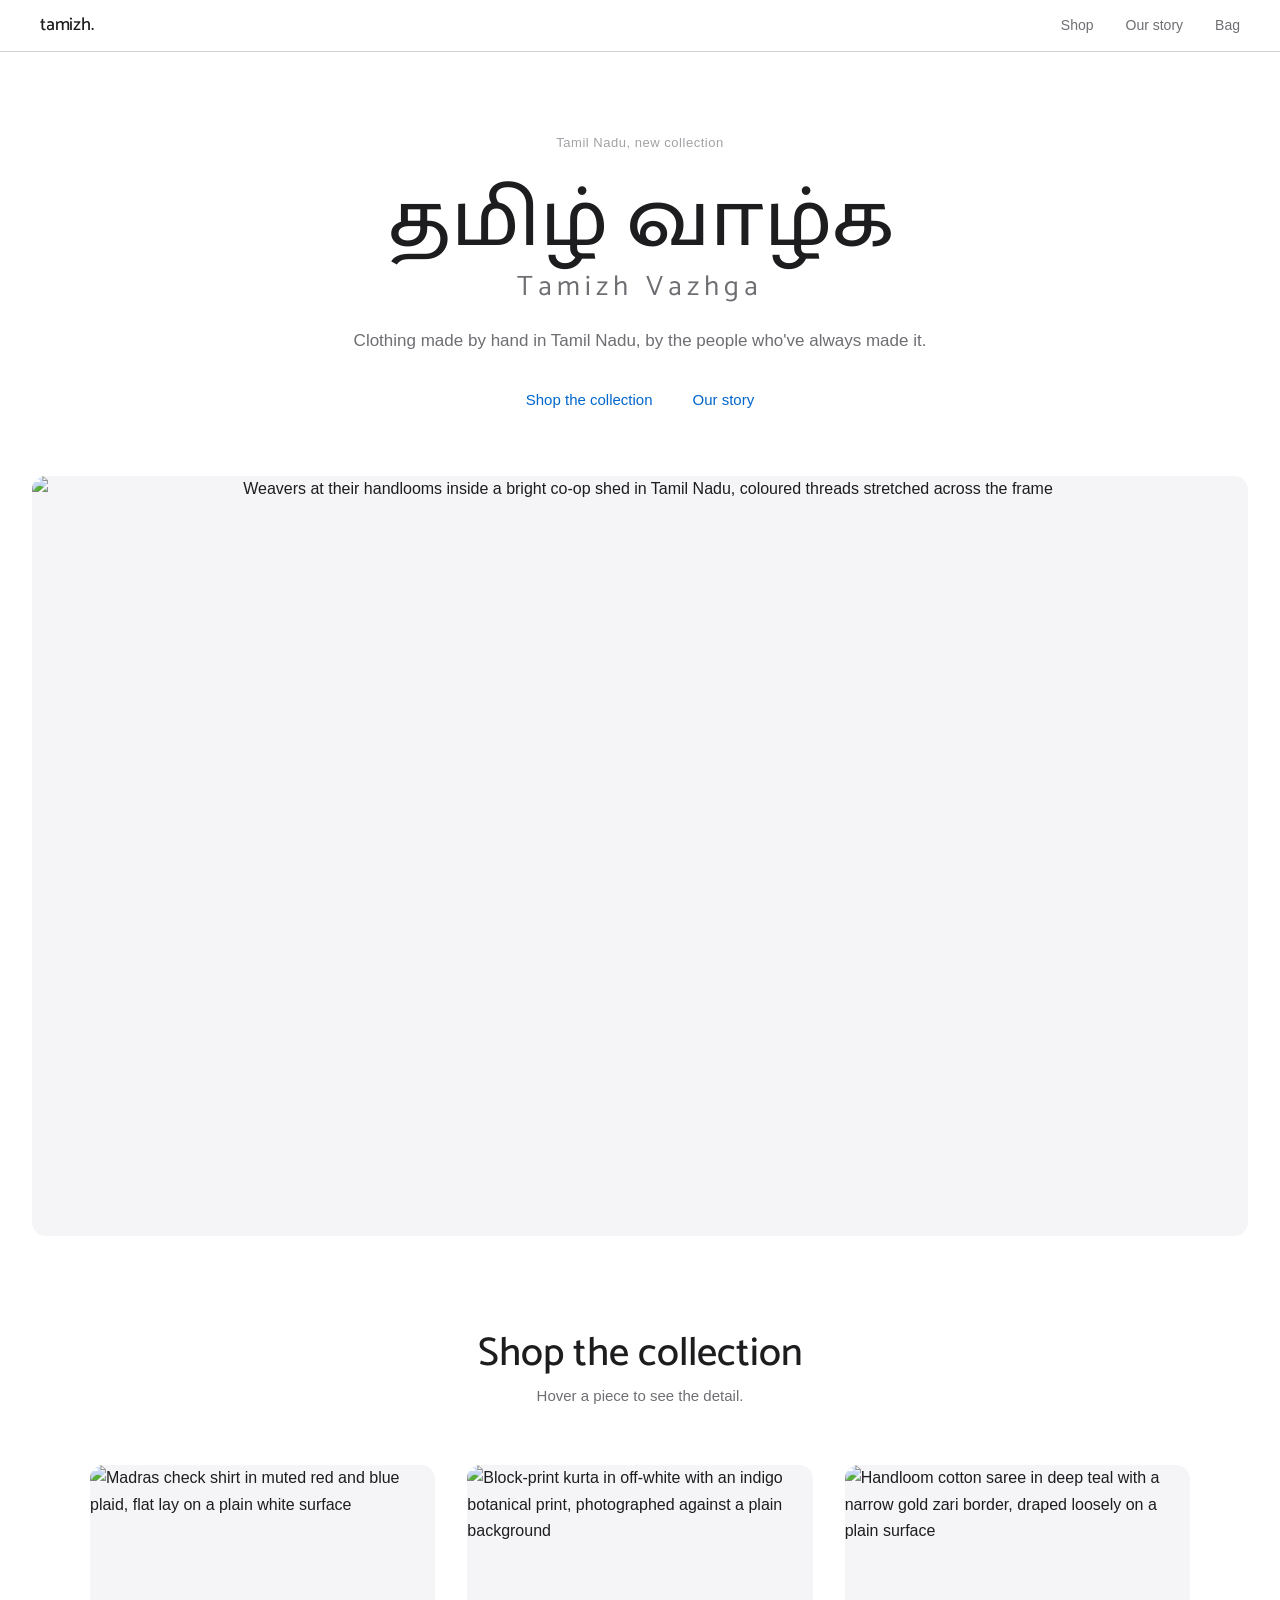
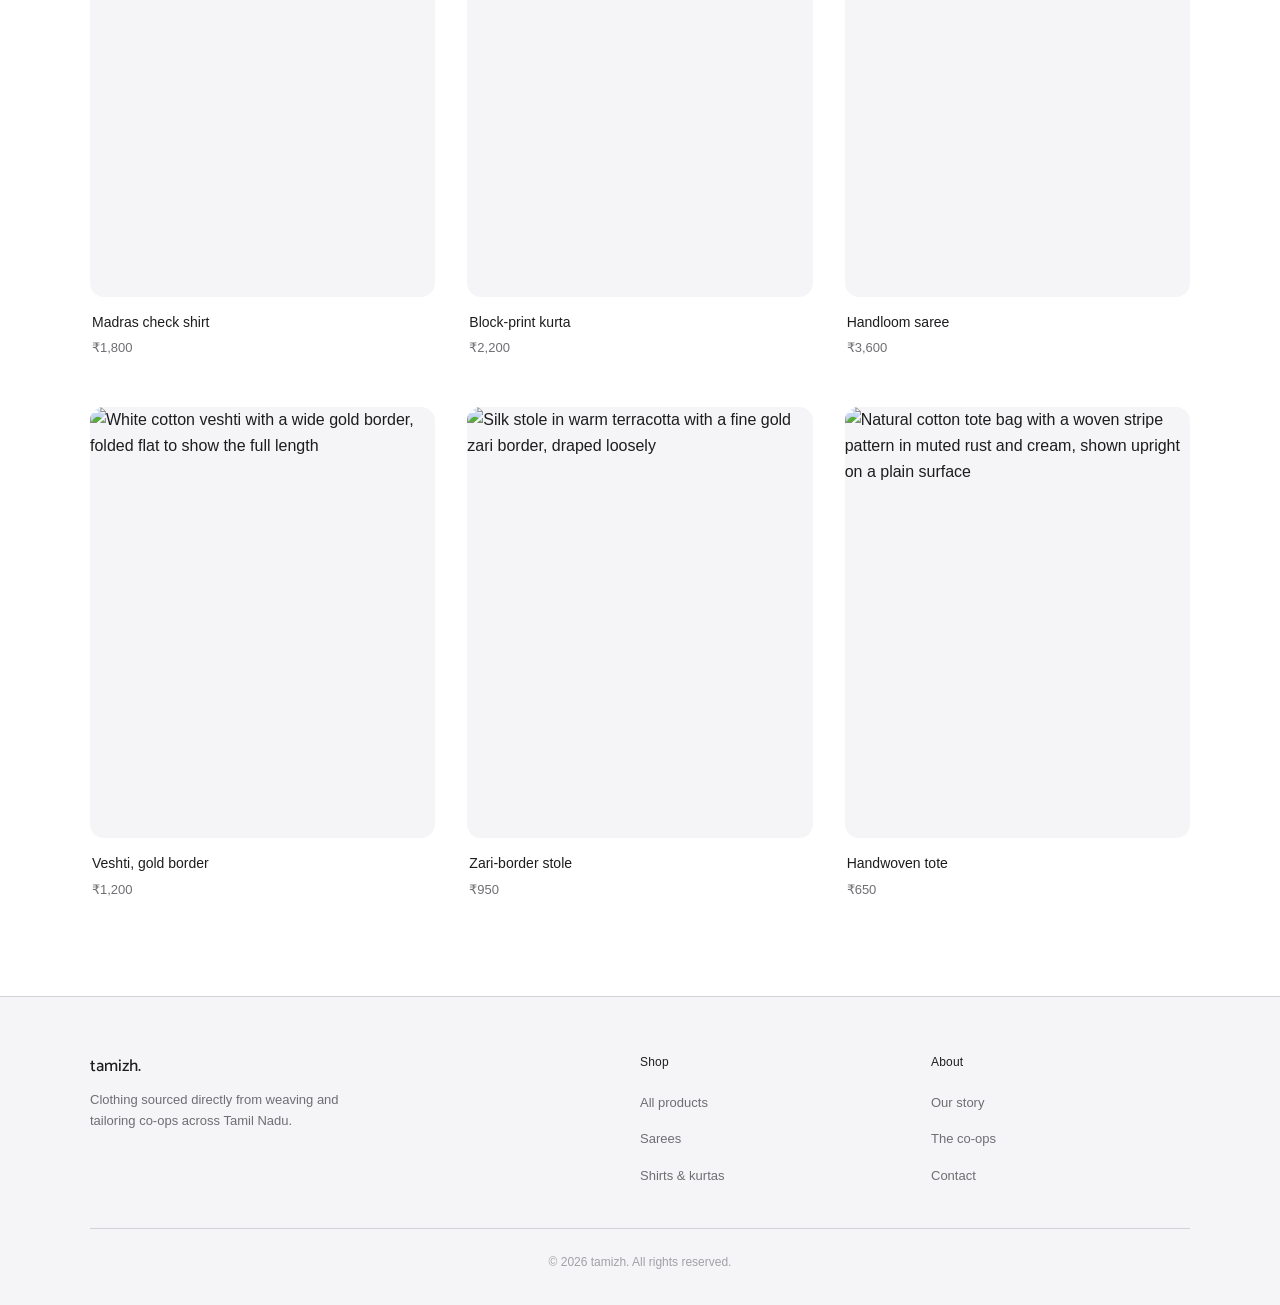
==== index.html @ 37c6efe6 "Add home page: bilingual hero, product grid with 3-D flip cards" ====
<!DOCTYPE html>
<html lang="en">
<head>
  <meta charset="UTF-8">
  <meta name="viewport" content="width=device-width, initial-scale=1.0">
  <meta name="description" content="tamizh. — clothing made by hand in Tamil Nadu, sourced directly from weaving and tailoring co-ops.">
  <title>tamizh. — Clothing from Tamil Nadu</title>
  <link rel="preconnect" href="https://fonts.googleapis.com">
  <link rel="preconnect" href="https://fonts.gstatic.com" crossorigin>
  <link href="https://fonts.googleapis.com/css2?family=Catamaran:wght@400;500&display=swap" rel="stylesheet">
  <link rel="stylesheet" href="styles.css">
</head>
<body>

  <!-- ============ Navigation ============ -->
  <nav class="nav" aria-label="Main navigation">
    <a href="index.html" class="nav-wordmark">tamizh.</a>
    <ul class="nav-links" role="list">
      <li><a href="#shop">Shop</a></li>
      <li><a href="our-story.html">Our story</a></li>
      <li><a href="#bag">Bag</a></li>
    </ul>
  </nav>

  <main>

    <!-- ============ Hero ============ -->
    <header class="hero">
      <p class="hero-eyebrow">Tamil Nadu, new collection</p>

      <h1 class="hero-headline">
        <span class="line-tamil" lang="ta">தமிழ் வாழ்க</span>
        <span class="line-english" lang="en">Tamizh Vazhga</span>
      </h1>

      <p class="hero-subhead">
        Clothing made by hand in Tamil Nadu, by the people who've always made it.
      </p>

      <div class="hero-ctas">
        <a href="#shop">Shop the collection</a>
        <a href="our-story.html">Our story</a>
      </div>

      <div class="hero-image-wrap">
        <img
          src="images/hero-home.jpg"
          alt="Weavers at their handlooms inside a bright co-op shed in Tamil Nadu, coloured threads stretched across the frame"
          width="2400"
          height="1500">
      </div>
    </header>

    <!-- ============ Shop ============ -->
    <section class="shop" id="shop" aria-labelledby="shop-heading">
      <div class="section-header">
        <h2 class="section-title" id="shop-heading">Shop the collection</h2>
        <p class="section-subtitle">Hover a piece to see the detail.</p>
      </div>

      <div class="product-grid">

        <!-- Madras check shirt -->
        <article class="product-card" tabindex="0">
          <div class="card-flip">
            <div class="card-inner">
              <div class="card-face front">
                <img
                  src="images/product-shirt.jpg"
                  alt="Madras check shirt in muted red and blue plaid, flat lay on a plain white surface"
                  width="1200"
                  height="1500"
                  loading="lazy">
              </div>
              <div class="card-face back">
                <img
                  src="images/product-shirt-detail.jpg"
                  alt="Close-up of the Madras check shirt weave, showing fine individual threads and the hand-woven texture"
                  width="1200"
                  height="1500"
                  loading="lazy">
              </div>
            </div>
          </div>
          <div class="card-meta">
            <p class="card-name">Madras check shirt</p>
            <p class="card-price">₹1,800</p>
          </div>
        </article>

        <!-- Block-print kurta -->
        <article class="product-card" tabindex="0">
          <div class="card-flip">
            <div class="card-inner">
              <div class="card-face front">
                <img
                  src="images/product-kurta.jpg"
                  alt="Block-print kurta in off-white with an indigo botanical print, photographed against a plain background"
                  width="1200"
                  height="1500"
                  loading="lazy">
              </div>
              <div class="card-face back">
                <img
                  src="images/product-kurta-detail.jpg"
                  alt="Close-up of the block-print kurta fabric, showing the hand-stamped indigo print and cotton weave"
                  width="1200"
                  height="1500"
                  loading="lazy">
              </div>
            </div>
          </div>
          <div class="card-meta">
            <p class="card-name">Block-print kurta</p>
            <p class="card-price">₹2,200</p>
          </div>
        </article>

        <!-- Handloom saree -->
        <article class="product-card" tabindex="0">
          <div class="card-flip">
            <div class="card-inner">
              <div class="card-face front">
                <img
                  src="images/product-saree.jpg"
                  alt="Handloom cotton saree in deep teal with a narrow gold zari border, draped loosely on a plain surface"
                  width="1200"
                  height="1500"
                  loading="lazy">
              </div>
              <div class="card-face back">
                <img
                  src="images/product-saree-detail.jpg"
                  alt="Close-up of the handloom saree fabric showing the zari border and fine woven cotton body"
                  width="1200"
                  height="1500"
                  loading="lazy">
              </div>
            </div>
          </div>
          <div class="card-meta">
            <p class="card-name">Handloom saree</p>
            <p class="card-price">₹3,600</p>
          </div>
        </article>

        <!-- Veshti -->
        <article class="product-card" tabindex="0">
          <div class="card-flip">
            <div class="card-inner">
              <div class="card-face front">
                <img
                  src="images/product-veshti.jpg"
                  alt="White cotton veshti with a wide gold border, folded flat to show the full length"
                  width="1200"
                  height="1500"
                  loading="lazy">
              </div>
              <div class="card-face back">
                <img
                  src="images/product-veshti-detail.jpg"
                  alt="Close-up of the veshti's gold zari border where it meets the white cotton body, showing the weave structure"
                  width="1200"
                  height="1500"
                  loading="lazy">
              </div>
            </div>
          </div>
          <div class="card-meta">
            <p class="card-name">Veshti, gold border</p>
            <p class="card-price">₹1,200</p>
          </div>
        </article>

        <!-- Zari-border stole -->
        <article class="product-card" tabindex="0">
          <div class="card-flip">
            <div class="card-inner">
              <div class="card-face front">
                <img
                  src="images/product-stole.jpg"
                  alt="Silk stole in warm terracotta with a fine gold zari border, draped loosely"
                  width="1200"
                  height="1500"
                  loading="lazy">
              </div>
              <div class="card-face back">
                <img
                  src="images/product-stole-detail.jpg"
                  alt="Close-up of the stole's zari border, showing the woven gold threads against the silk ground"
                  width="1200"
                  height="1500"
                  loading="lazy">
              </div>
            </div>
          </div>
          <div class="card-meta">
            <p class="card-name">Zari-border stole</p>
            <p class="card-price">₹950</p>
          </div>
        </article>

        <!-- Handwoven tote -->
        <article class="product-card" tabindex="0">
          <div class="card-flip">
            <div class="card-inner">
              <div class="card-face front">
                <img
                  src="images/product-tote.jpg"
                  alt="Natural cotton tote bag with a woven stripe pattern in muted rust and cream, shown upright on a plain surface"
                  width="1200"
                  height="1500"
                  loading="lazy">
              </div>
              <div class="card-face back">
                <img
                  src="images/product-tote-detail.jpg"
                  alt="Close-up of the tote's woven stripe pattern, showing the hand-woven cotton texture"
                  width="1200"
                  height="1500"
                  loading="lazy">
              </div>
            </div>
          </div>
          <div class="card-meta">
            <p class="card-name">Handwoven tote</p>
            <p class="card-price">₹650</p>
          </div>
        </article>

      </div><!-- /.product-grid -->
    </section>

  </main>

  <!-- ============ Footer ============ -->
  <footer>
    <div class="footer-inner">
      <div class="footer-brand">
        <span class="wordmark">tamizh.</span>
        <p>Clothing sourced directly from weaving and tailoring co-ops across Tamil Nadu.</p>
      </div>

      <nav class="footer-col" aria-label="Shop links">
        <h4>Shop</h4>
        <ul role="list">
          <li><a href="index.html#shop">All products</a></li>
          <li><a href="index.html#shop">Sarees</a></li>
          <li><a href="index.html#shop">Shirts &amp; kurtas</a></li>
        </ul>
      </nav>

      <nav class="footer-col" aria-label="About links">
        <h4>About</h4>
        <ul role="list">
          <li><a href="our-story.html">Our story</a></li>
          <li><a href="our-story.html">The co-ops</a></li>
          <li><a href="mailto:hello@tamizh.in">Contact</a></li>
        </ul>
      </nav>
    </div>
    <p class="footer-copy">&copy; 2026 tamizh. All rights reserved.</p>
  </footer>

  <script src="script.js"></script>
</body>
</html>
---- styles.css ----
/* ============================================================
   tamizh. — Shared Styles
   ============================================================ */

/* --- 1. Custom Properties ---------------------------------- */
:root {
  --bg:             #ffffff;
  --bg-muted:       #f5f5f7;
  --text-primary:   #1d1d1f;
  --text-secondary: #6e6e73;
  --text-tertiary:  #a1a1a6;
  --accent:         #0066cc;
  --border:         #d2d2d7;

  --radius-img: 14px;
  --max-prose:  660px;
  --nav-h:      52px;
}

/* --- 2. Reset & Base --------------------------------------- */
*,
*::before,
*::after {
  box-sizing: border-box;
  margin: 0;
  padding: 0;
}

html {
  font-size: 16px;
  scroll-behavior: smooth;
}

@media (prefers-reduced-motion: reduce) {
  html { scroll-behavior: auto; }
}

body {
  font-family: -apple-system, BlinkMacSystemFont, "Segoe UI", Roboto, sans-serif;
  background-color: var(--bg);
  color: var(--text-primary);
  line-height: 1.65;
  -webkit-font-smoothing: antialiased;
  -moz-osx-font-smoothing: grayscale;
}

img {
  display: block;
  max-width: 100%;
  height: auto;
}

ul, ol { list-style: none; }

a {
  color: var(--accent);
  text-decoration: none;
}

a:hover { text-decoration: underline; }

/* --- 3. Navigation ----------------------------------------- */
.nav {
  display: flex;
  align-items: center;
  justify-content: space-between;
  height: var(--nav-h);
  padding: 0 2.5rem;
  border-bottom: 1px solid var(--border);
  position: sticky;
  top: 0;
  z-index: 100;
  background-color: rgba(255, 255, 255, 0.88);
  backdrop-filter: saturate(180%) blur(12px);
  -webkit-backdrop-filter: saturate(180%) blur(12px);
}

.nav-wordmark {
  font-family: 'Catamaran', -apple-system, sans-serif;
  font-weight: 500;
  font-size: 1.125rem;
  color: var(--text-primary);
  text-decoration: none;
  letter-spacing: -0.01em;
}

.nav-wordmark:hover { text-decoration: none; }

.nav-links {
  display: flex;
  align-items: center;
  gap: 2rem;
}

.nav-links a {
  font-size: 0.875rem;
  color: var(--text-secondary);
  text-decoration: none;
  transition: color 0.15s;
}

.nav-links a:hover {
  color: var(--text-primary);
  text-decoration: none;
}

.nav-links a:focus-visible {
  outline: 2px solid var(--accent);
  outline-offset: 3px;
  border-radius: 2px;
}

.nav-links a[aria-current="page"] { color: var(--accent); }

/* --- 4. Hero (Home) ---------------------------------------- */
.hero {
  padding: 5rem 1rem 0;
  text-align: center;
}

.hero-eyebrow {
  font-size: 0.8125rem;
  color: var(--text-tertiary);
  letter-spacing: 0.04em;
  margin-bottom: 1.75rem;
}

.hero-headline {
  font-family: 'Catamaran', -apple-system, sans-serif;
  margin-bottom: 1.5rem;
  line-height: 1.05;
}

.hero-headline .line-tamil {
  display: block;
  font-size: clamp(2.75rem, 8vw, 5rem);
  font-weight: 500;
  color: var(--text-primary);
}

.hero-headline .line-english {
  display: block;
  font-size: clamp(1.125rem, 3vw, 1.75rem);
  font-weight: 400;
  letter-spacing: 0.18em;
  color: var(--text-secondary);
  margin-top: 0.5rem;
}

.hero-subhead {
  font-size: 1.0625rem;
  color: var(--text-secondary);
  max-width: var(--max-prose);
  margin: 0 auto 2rem;
  line-height: 1.7;
}

.hero-ctas {
  display: flex;
  justify-content: center;
  gap: 2.5rem;
  margin-bottom: 4rem;
  font-size: 0.9375rem;
}

.hero-ctas a:focus-visible {
  outline: 2px solid var(--accent);
  outline-offset: 3px;
  border-radius: 2px;
}

.hero-image-wrap {
  width: calc(100% - 2rem);
  max-width: 1400px;
  margin: 0 auto;
}

.hero-image-wrap img {
  width: 100%;
  aspect-ratio: 16 / 10;
  object-fit: cover;
  border-radius: var(--radius-img);
  background-color: var(--bg-muted);
}

/* --- 5. Shared Section Headings ---------------------------- */
.section-header {
  text-align: center;
  margin-bottom: 3.5rem;
}

.section-title {
  font-family: 'Catamaran', -apple-system, sans-serif;
  font-size: clamp(1.75rem, 4vw, 2.5rem);
  font-weight: 500;
  color: var(--text-primary);
  margin-bottom: 0.5rem;
  line-height: 1.1;
}

.section-subtitle {
  font-size: 0.9375rem;
  color: var(--text-secondary);
}

/* --- 6. Shop Section --------------------------------------- */
.shop {
  padding: 6rem 1.5rem;
  scroll-margin-top: calc(var(--nav-h) + 0.5rem);
}

.product-grid {
  display: grid;
  grid-template-columns: repeat(3, 1fr);
  gap: 3rem 2rem;
  max-width: 1100px;
  margin: 0 auto;
}

/* --- 7. Product Card (3-D flip) ---------------------------- */
.product-card {
  cursor: pointer;
}

.product-card:focus-visible {
  outline: 2px solid var(--accent);
  outline-offset: 6px;
  border-radius: calc(var(--radius-img) + 4px);
}

.card-flip {
  perspective: 1200px;
  aspect-ratio: 4 / 5;
  position: relative;
}

.card-inner {
  position: absolute;
  inset: 0;
  transform-style: preserve-3d;
  transition: transform 0.55s ease;
  border-radius: var(--radius-img);
}

/* Hover (mouse) — only on devices that support hover */
@media (hover: hover) {
  .product-card:hover .card-inner {
    transform: rotateY(180deg);
  }
}

/* Focus (keyboard) — always on */
.product-card:focus-within .card-inner {
  transform: rotateY(180deg);
}

/* Touch / JS toggle */
.product-card.is-flipped .card-inner {
  transform: rotateY(180deg);
}

.card-face {
  position: absolute;
  inset: 0;
  border-radius: var(--radius-img);
  overflow: hidden;
  background-color: var(--bg-muted);
  backface-visibility: hidden;
  -webkit-backface-visibility: hidden;
}

.card-face.back {
  transform: rotateY(180deg);
}

.card-face img {
  width: 100%;
  height: 100%;
  object-fit: cover;
}

.card-meta {
  margin-top: 0.875rem;
  padding: 0 0.125rem;
}

.card-name {
  font-size: 0.875rem;
  font-weight: 500;
  color: var(--text-primary);
  margin-bottom: 0.2rem;
}

.card-price {
  font-size: 0.8125rem;
  color: var(--text-secondary);
}

/* --- 8. Reduced-motion card override ----------------------- */
@media (prefers-reduced-motion: reduce) {
  .card-inner {
    transform: none !important;
    transition: none;
  }

  .card-face {
    backface-visibility: visible;
    -webkit-backface-visibility: visible;
    transition: opacity 0.1s ease;
  }

  .card-face.back {
    transform: none;
    opacity: 0;
  }

  .product-card:hover .card-face.front,
  .product-card:focus-within .card-face.front,
  .product-card.is-flipped .card-face.front {
    opacity: 0;
  }

  .product-card:hover .card-face.back,
  .product-card:focus-within .card-face.back,
  .product-card.is-flipped .card-face.back {
    opacity: 1;
  }
}

/* --- 9. Footer --------------------------------------------- */
footer {
  background-color: var(--bg-muted);
  border-top: 1px solid var(--border);
  padding: 3.5rem 2.5rem 2rem;
}

.footer-inner {
  display: grid;
  grid-template-columns: 2fr 1fr 1fr;
  gap: 2rem;
  max-width: 1100px;
  margin: 0 auto;
}

.footer-brand .wordmark {
  font-family: 'Catamaran', -apple-system, sans-serif;
  font-weight: 500;
  font-size: 1.05rem;
  color: var(--text-primary);
  display: block;
  margin-bottom: 0.6rem;
}

.footer-brand p {
  font-size: 0.8125rem;
  color: var(--text-secondary);
  max-width: 280px;
  line-height: 1.6;
}

.footer-col h4 {
  font-size: 0.75rem;
  font-weight: 500;
  color: var(--text-primary);
  margin-bottom: 1rem;
  letter-spacing: 0.015em;
}

.footer-col ul {
  display: flex;
  flex-direction: column;
  gap: 0.625rem;
}

.footer-col a {
  font-size: 0.8125rem;
  color: var(--text-secondary);
  text-decoration: none;
}

.footer-col a:hover { color: var(--accent); }

.footer-col a:focus-visible {
  outline: 2px solid var(--accent);
  outline-offset: 2px;
  border-radius: 2px;
}

.footer-copy {
  max-width: 1100px;
  margin: 2.5rem auto 0;
  padding-top: 1.5rem;
  border-top: 1px solid var(--border);
  font-size: 0.75rem;
  color: var(--text-tertiary);
  text-align: center;
}

/* --- 10. Our Story: Header --------------------------------- */
.story-header {
  padding: 5rem 1rem 3rem;
  text-align: center;
}

.story-eyebrow {
  font-size: 0.8125rem;
  color: var(--text-tertiary);
  letter-spacing: 0.04em;
  margin-bottom: 1.25rem;
}

.story-headline {
  font-family: 'Catamaran', -apple-system, sans-serif;
  font-size: clamp(2rem, 5vw, 3.25rem);
  font-weight: 500;
  color: var(--text-primary);
  line-height: 1.15;
  margin-bottom: 1.5rem;
}

.story-subhead {
  font-size: 1.0625rem;
  color: var(--text-secondary);
  max-width: 580px;
  margin: 0 auto;
  line-height: 1.7;
}

/* --- 11. Our Story: Hero Image ----------------------------- */
.story-hero-wrap {
  width: calc(100% - 2rem);
  max-width: 1400px;
  margin: 3rem auto 0;
}

.story-hero-wrap img {
  width: 100%;
  aspect-ratio: 16 / 10;
  object-fit: cover;
  border-radius: var(--radius-img);
  background-color: var(--bg-muted);
}

/* --- 12. Our Story: Body Copy ------------------------------ */
.story-body {
  max-width: 640px;
  margin: 0 auto;
  padding: 4.5rem 1rem;
}

.story-body p {
  font-size: 1rem;
  color: var(--text-secondary);
  line-height: 1.75;
  margin-bottom: 1.75rem;
}

.story-body p:last-child { margin-bottom: 0; }

/* --- 13. Pull Quote ---------------------------------------- */
.pull-quote {
  font-family: 'Catamaran', -apple-system, sans-serif;
  font-size: clamp(1.5rem, 4vw, 2rem);
  font-weight: 400;
  color: var(--text-primary);
  text-align: center;
  max-width: 360px;
  margin: 0 auto 4.5rem;
  line-height: 1.35;
  padding: 0 1rem;
}

/* --- 14. Process Steps ------------------------------------- */
.process {
  background-color: var(--bg-muted);
  padding: 5rem 2rem;
}

.process-title {
  font-family: 'Catamaran', -apple-system, sans-serif;
  font-size: clamp(1.125rem, 2.5vw, 1.375rem);
  font-weight: 500;
  text-align: center;
  color: var(--text-primary);
  margin-bottom: 3.5rem;
}

.steps {
  display: flex;
  max-width: 960px;
  margin: 0 auto;
}

.step {
  flex: 1;
  position: relative;
  padding: 1.75rem 2rem 0 0;
}

/* Dot */
.step::before {
  content: '';
  position: absolute;
  top: 0;
  left: 0;
  width: 8px;
  height: 8px;
  border-radius: 50%;
  background-color: var(--text-tertiary);
  z-index: 1;
}

/* Connecting line (right of dot, to right edge of step — except last) */
.step:not(:last-child)::after {
  content: '';
  position: absolute;
  top: 4px; /* vertical center of the 8 px dot */
  left: 8px;
  right: 0;
  height: 1px;
  background-color: var(--border);
}

.step-title {
  font-weight: 500;
  font-size: 0.9375rem;
  color: var(--text-primary);
  margin-bottom: 0.5rem;
}

.step-desc {
  font-size: 0.875rem;
  color: var(--text-secondary);
  line-height: 1.6;
  padding-right: 0.5rem;
}

/* --- 15. Statement Lines ----------------------------------- */
.statements {
  display: flex;
  align-items: stretch;
  max-width: 960px;
  margin: 0 auto;
  padding: 4.5rem 2rem;
}

.statement {
  flex: 1;
  text-align: center;
  font-size: 0.9375rem;
  color: var(--text-secondary);
  line-height: 1.55;
  padding: 0 2rem;
}

.statement + .statement {
  border-left: 1px solid var(--border);
}

/* --- 16. Story Closing ------------------------------------- */
.story-closing {
  text-align: center;
  padding: 1rem 1rem 6rem;
}

.story-closing a {
  font-size: 1.0625rem;
  color: var(--accent);
}

.story-closing a:focus-visible {
  outline: 2px solid var(--accent);
  outline-offset: 3px;
  border-radius: 2px;
}

/* --- 17. Responsive ---------------------------------------- */
@media (max-width: 860px) {
  .product-grid {
    grid-template-columns: repeat(2, 1fr);
  }

  .footer-inner {
    grid-template-columns: 1fr 1fr;
  }

  .footer-brand {
    grid-column: 1 / -1;
  }

  .steps {
    flex-wrap: wrap;
    gap: 2.5rem 0;
  }

  .step {
    flex: 0 0 50%;
  }

  /* hide horizontal connectors when steps wrap to 2×2 */
  .step::after { display: none; }
}

@media (max-width: 600px) {
  .nav {
    padding: 0 1.25rem;
  }

  .nav-links {
    gap: 1.25rem;
  }

  .hero {
    padding: 3rem 1rem 0;
  }

  .hero-image-wrap {
    width: calc(100% - 1rem);
  }

  .shop {
    padding: 4rem 1rem;
  }

  .product-grid {
    grid-template-columns: 1fr;
    max-width: 420px;
    margin-left: auto;
    margin-right: auto;
    gap: 2.5rem;
  }

  .footer-inner {
    grid-template-columns: 1fr;
  }

  .story-header {
    padding: 3rem 1rem 2rem;
  }

  .story-hero-wrap {
    width: calc(100% - 1rem);
  }

  .steps {
    flex-direction: column;
    gap: 2.25rem;
  }

  .step {
    flex: none;
    padding: 0 0 0 1.5rem;
  }

  /* Reposition dot for vertical layout */
  .step::before {
    top: 0.2rem;
  }

  .process {
    padding: 3.5rem 1.5rem;
  }

  .statements {
    flex-direction: column;
    padding: 3rem 1.5rem;
  }

  .statement {
    padding: 1.5rem 0;
    border-left: none !important;
    border-top: 1px solid var(--border);
  }

  .statement:first-child {
    border-top: none;
    padding-top: 0;
  }

  .statement:last-child {
    padding-bottom: 0;
  }
}

@media (max-width: 390px) {
  .nav-links {
    gap: 1rem;
  }

  .nav-links a {
    font-size: 0.8125rem;
  }

  .hero-ctas {
    gap: 1.5rem;
    font-size: 0.875rem;
  }
}
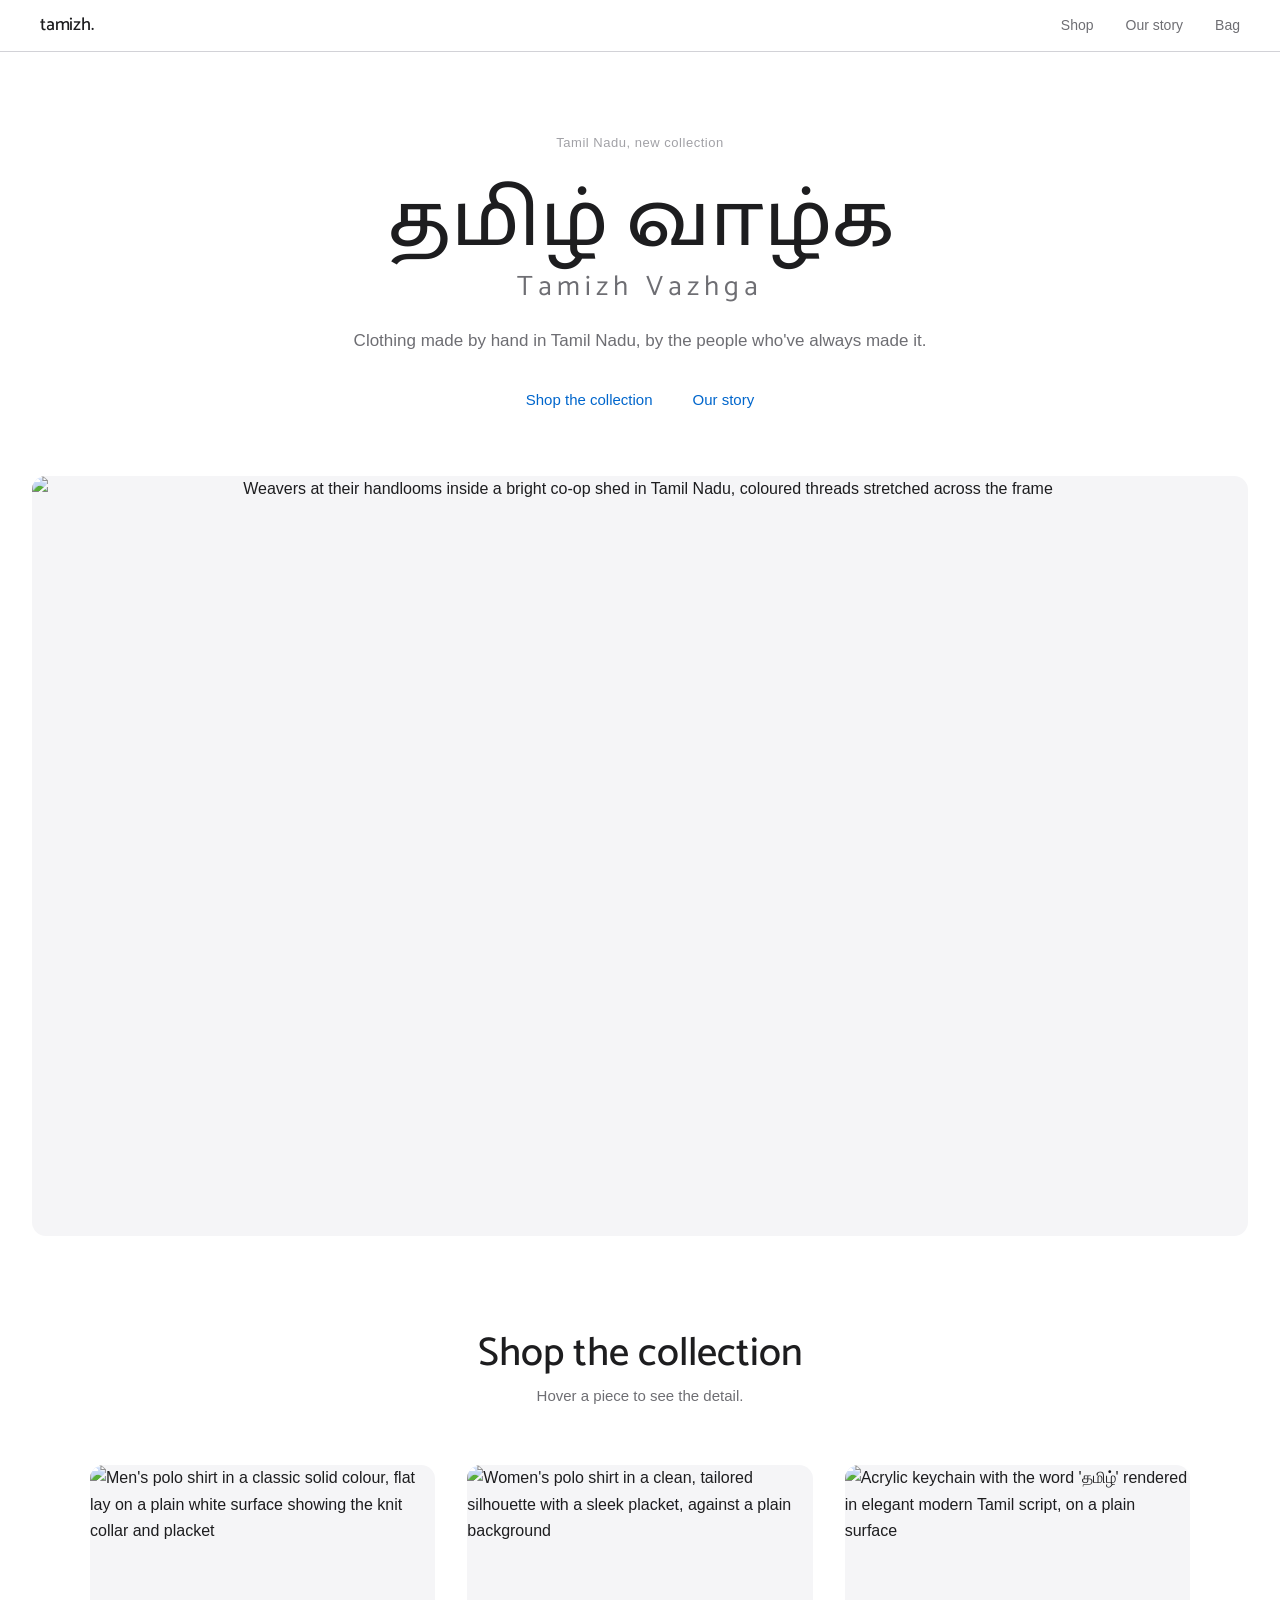
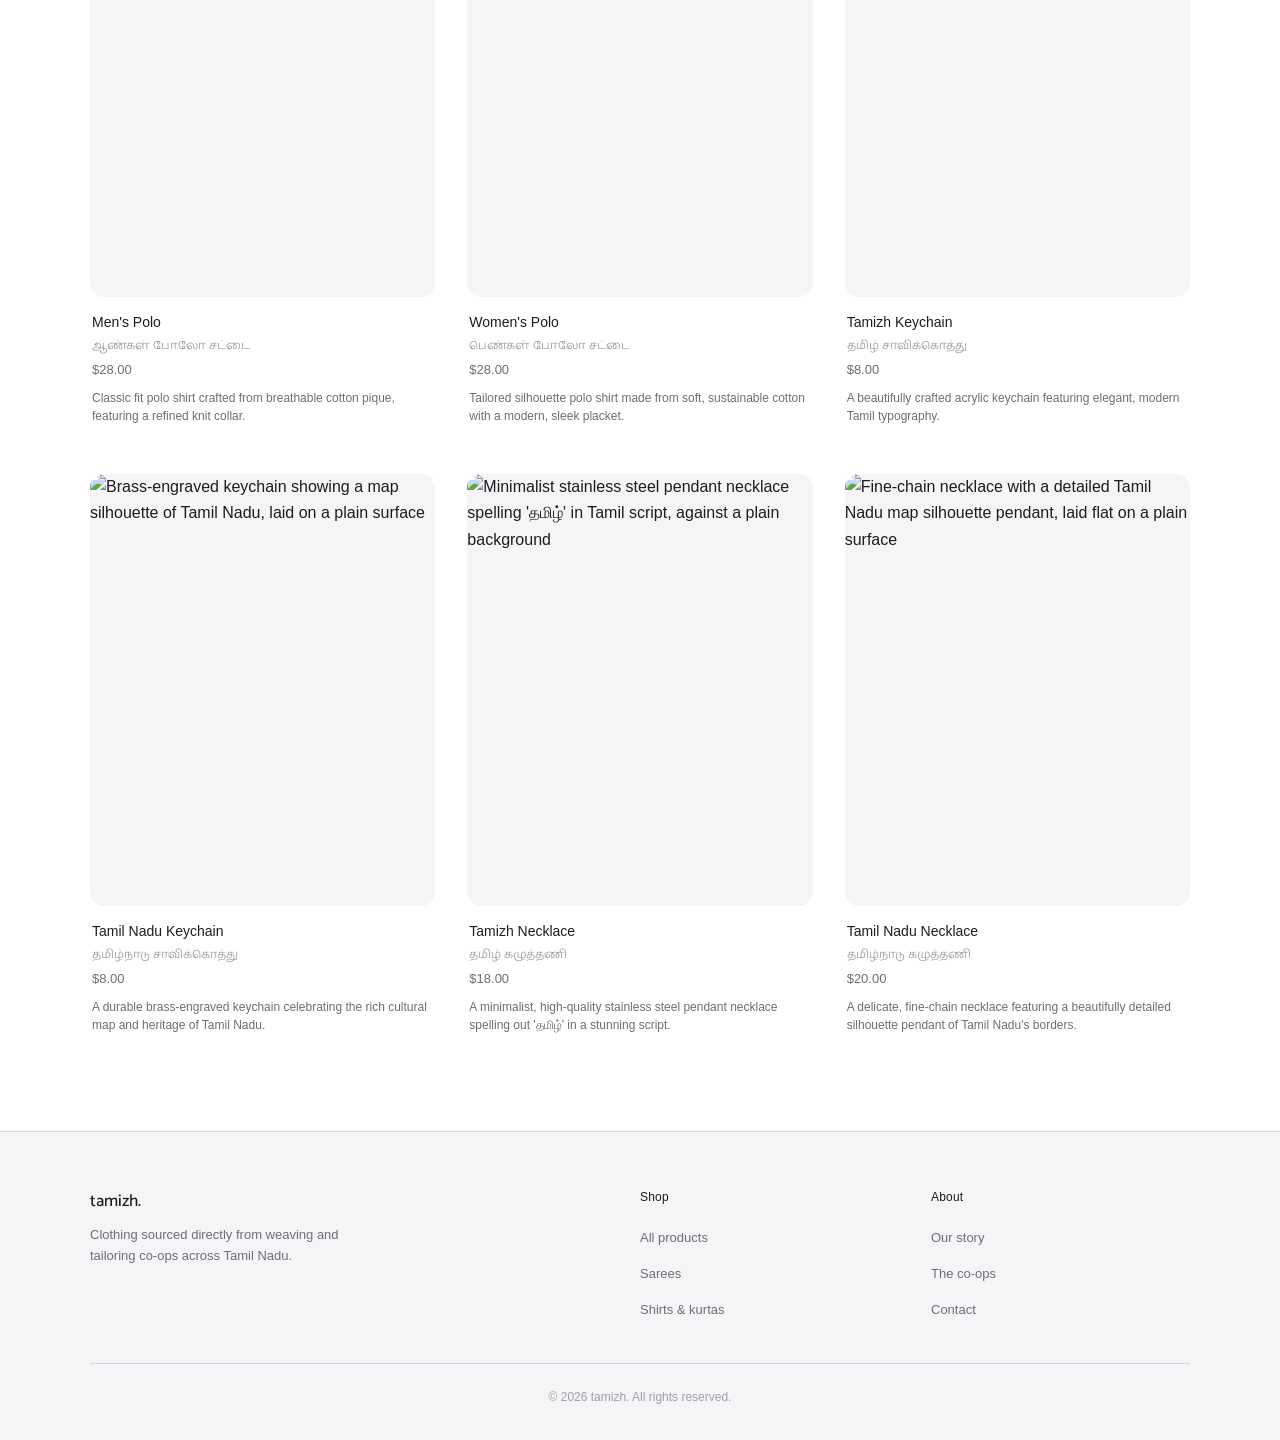
==== commit 30167678: "Replace shop products: 6 new items with bilingual names and descriptions" ====
--- a/index.html
+++ b/index.html
@@ -60,171 +60,195 @@
 
       <div class="product-grid">
 
-        <!-- Madras check shirt -->
-        <article class="product-card" tabindex="0">
-          <div class="card-flip">
-            <div class="card-inner">
-              <div class="card-face front">
-                <img
-                  src="images/product-shirt.jpg"
-                  alt="Madras check shirt in muted red and blue plaid, flat lay on a plain white surface"
-                  width="1200"
-                  height="1500"
-                  loading="lazy">
-              </div>
-              <div class="card-face back">
-                <img
-                  src="images/product-shirt-detail.jpg"
-                  alt="Close-up of the Madras check shirt weave, showing fine individual threads and the hand-woven texture"
-                  width="1200"
-                  height="1500"
-                  loading="lazy">
-              </div>
-            </div>
-          </div>
-          <div class="card-meta">
-            <p class="card-name">Madras check shirt</p>
-            <p class="card-price">₹1,800</p>
-          </div>
-        </article>
-
-        <!-- Block-print kurta -->
-        <article class="product-card" tabindex="0">
-          <div class="card-flip">
-            <div class="card-inner">
-              <div class="card-face front">
-                <img
-                  src="images/product-kurta.jpg"
-                  alt="Block-print kurta in off-white with an indigo botanical print, photographed against a plain background"
-                  width="1200"
-                  height="1500"
-                  loading="lazy">
-              </div>
-              <div class="card-face back">
-                <img
-                  src="images/product-kurta-detail.jpg"
-                  alt="Close-up of the block-print kurta fabric, showing the hand-stamped indigo print and cotton weave"
-                  width="1200"
-                  height="1500"
-                  loading="lazy">
-              </div>
-            </div>
-          </div>
-          <div class="card-meta">
-            <p class="card-name">Block-print kurta</p>
-            <p class="card-price">₹2,200</p>
-          </div>
-        </article>
-
-        <!-- Handloom saree -->
-        <article class="product-card" tabindex="0">
-          <div class="card-flip">
-            <div class="card-inner">
-              <div class="card-face front">
-                <img
-                  src="images/product-saree.jpg"
-                  alt="Handloom cotton saree in deep teal with a narrow gold zari border, draped loosely on a plain surface"
-                  width="1200"
-                  height="1500"
-                  loading="lazy">
-              </div>
-              <div class="card-face back">
-                <img
-                  src="images/product-saree-detail.jpg"
-                  alt="Close-up of the handloom saree fabric showing the zari border and fine woven cotton body"
-                  width="1200"
-                  height="1500"
-                  loading="lazy">
-              </div>
-            </div>
-          </div>
-          <div class="card-meta">
-            <p class="card-name">Handloom saree</p>
-            <p class="card-price">₹3,600</p>
-          </div>
-        </article>
-
-        <!-- Veshti -->
-        <article class="product-card" tabindex="0">
-          <div class="card-flip">
-            <div class="card-inner">
-              <div class="card-face front">
-                <img
-                  src="images/product-veshti.jpg"
-                  alt="White cotton veshti with a wide gold border, folded flat to show the full length"
-                  width="1200"
-                  height="1500"
-                  loading="lazy">
-              </div>
-              <div class="card-face back">
-                <img
-                  src="images/product-veshti-detail.jpg"
-                  alt="Close-up of the veshti's gold zari border where it meets the white cotton body, showing the weave structure"
-                  width="1200"
-                  height="1500"
-                  loading="lazy">
-              </div>
-            </div>
-          </div>
-          <div class="card-meta">
-            <p class="card-name">Veshti, gold border</p>
-            <p class="card-price">₹1,200</p>
-          </div>
-        </article>
-
-        <!-- Zari-border stole -->
-        <article class="product-card" tabindex="0">
-          <div class="card-flip">
-            <div class="card-inner">
-              <div class="card-face front">
-                <img
-                  src="images/product-stole.jpg"
-                  alt="Silk stole in warm terracotta with a fine gold zari border, draped loosely"
-                  width="1200"
-                  height="1500"
-                  loading="lazy">
-              </div>
-              <div class="card-face back">
-                <img
-                  src="images/product-stole-detail.jpg"
-                  alt="Close-up of the stole's zari border, showing the woven gold threads against the silk ground"
-                  width="1200"
-                  height="1500"
-                  loading="lazy">
-              </div>
-            </div>
-          </div>
-          <div class="card-meta">
-            <p class="card-name">Zari-border stole</p>
-            <p class="card-price">₹950</p>
-          </div>
-        </article>
-
-        <!-- Handwoven tote -->
-        <article class="product-card" tabindex="0">
-          <div class="card-flip">
-            <div class="card-inner">
-              <div class="card-face front">
-                <img
-                  src="images/product-tote.jpg"
-                  alt="Natural cotton tote bag with a woven stripe pattern in muted rust and cream, shown upright on a plain surface"
-                  width="1200"
-                  height="1500"
-                  loading="lazy">
-              </div>
-              <div class="card-face back">
-                <img
-                  src="images/product-tote-detail.jpg"
-                  alt="Close-up of the tote's woven stripe pattern, showing the hand-woven cotton texture"
-                  width="1200"
-                  height="1500"
-                  loading="lazy">
-              </div>
-            </div>
-          </div>
-          <div class="card-meta">
-            <p class="card-name">Handwoven tote</p>
-            <p class="card-price">₹650</p>
+        <!-- Men's Polo -->
+        <article class="product-card" tabindex="0">
+          <div class="card-flip">
+            <div class="card-inner">
+              <div class="card-face front">
+                <img
+                  src="images/product-mens-polo.jpg"
+                  alt="Men's polo shirt in a classic solid colour, flat lay on a plain white surface showing the knit collar and placket"
+                  width="1200"
+                  height="1500"
+                  loading="lazy">
+              </div>
+              <div class="card-face back">
+                <img
+                  src="images/product-mens-polo-detail.jpg"
+                  alt="Close-up of the men's polo cotton pique fabric, showing the fine knit texture and refined collar stitching"
+                  width="1200"
+                  height="1500"
+                  loading="lazy">
+              </div>
+            </div>
+          </div>
+          <div class="card-meta">
+            <p class="card-name">
+              Men's Polo
+              <span class="card-name-ta" lang="ta">ஆண்கள் போலோ சட்டை</span>
+            </p>
+            <p class="card-price">$28.00</p>
+            <p class="card-desc">Classic fit polo shirt crafted from breathable cotton pique, featuring a refined knit collar.</p>
+          </div>
+        </article>
+
+        <!-- Women's Polo -->
+        <article class="product-card" tabindex="0">
+          <div class="card-flip">
+            <div class="card-inner">
+              <div class="card-face front">
+                <img
+                  src="images/product-womens-polo.jpg"
+                  alt="Women's polo shirt in a clean, tailored silhouette with a sleek placket, against a plain background"
+                  width="1200"
+                  height="1500"
+                  loading="lazy">
+              </div>
+              <div class="card-face back">
+                <img
+                  src="images/product-womens-polo-detail.jpg"
+                  alt="Close-up of the women's polo sustainable cotton fabric, showing the soft weave and modern placket detail"
+                  width="1200"
+                  height="1500"
+                  loading="lazy">
+              </div>
+            </div>
+          </div>
+          <div class="card-meta">
+            <p class="card-name">
+              Women's Polo
+              <span class="card-name-ta" lang="ta">பெண்கள் போலோ சட்டை</span>
+            </p>
+            <p class="card-price">$28.00</p>
+            <p class="card-desc">Tailored silhouette polo shirt made from soft, sustainable cotton with a modern, sleek placket.</p>
+          </div>
+        </article>
+
+        <!-- Tamizh Keychain -->
+        <article class="product-card" tabindex="0">
+          <div class="card-flip">
+            <div class="card-inner">
+              <div class="card-face front">
+                <img
+                  src="images/product-tamizh-keychain.jpg"
+                  alt="Acrylic keychain with the word 'தமிழ்' rendered in elegant modern Tamil script, on a plain surface"
+                  width="1200"
+                  height="1500"
+                  loading="lazy">
+              </div>
+              <div class="card-face back">
+                <img
+                  src="images/product-tamizh-keychain-detail.jpg"
+                  alt="Close-up of the Tamizh keychain showing the precision-cut acrylic edges and the Tamil typography detail"
+                  width="1200"
+                  height="1500"
+                  loading="lazy">
+              </div>
+            </div>
+          </div>
+          <div class="card-meta">
+            <p class="card-name">
+              Tamizh Keychain
+              <span class="card-name-ta" lang="ta">தமிழ் சாவிக்கொத்து</span>
+            </p>
+            <p class="card-price">$8.00</p>
+            <p class="card-desc">A beautifully crafted acrylic keychain featuring elegant, modern Tamil typography.</p>
+          </div>
+        </article>
+
+        <!-- Tamil Nadu Keychain -->
+        <article class="product-card" tabindex="0">
+          <div class="card-flip">
+            <div class="card-inner">
+              <div class="card-face front">
+                <img
+                  src="images/product-tamilnadu-keychain.jpg"
+                  alt="Brass-engraved keychain showing a map silhouette of Tamil Nadu, laid on a plain surface"
+                  width="1200"
+                  height="1500"
+                  loading="lazy">
+              </div>
+              <div class="card-face back">
+                <img
+                  src="images/product-tamilnadu-keychain-detail.jpg"
+                  alt="Close-up of the Tamil Nadu keychain showing the engraved brass detail and map outline"
+                  width="1200"
+                  height="1500"
+                  loading="lazy">
+              </div>
+            </div>
+          </div>
+          <div class="card-meta">
+            <p class="card-name">
+              Tamil Nadu Keychain
+              <span class="card-name-ta" lang="ta">தமிழ்நாடு சாவிக்கொத்து</span>
+            </p>
+            <p class="card-price">$8.00</p>
+            <p class="card-desc">A durable brass-engraved keychain celebrating the rich cultural map and heritage of Tamil Nadu.</p>
+          </div>
+        </article>
+
+        <!-- Tamizh Necklace -->
+        <article class="product-card" tabindex="0">
+          <div class="card-flip">
+            <div class="card-inner">
+              <div class="card-face front">
+                <img
+                  src="images/product-tamizh-necklace.jpg"
+                  alt="Minimalist stainless steel pendant necklace spelling 'தமிழ்' in Tamil script, against a plain background"
+                  width="1200"
+                  height="1500"
+                  loading="lazy">
+              </div>
+              <div class="card-face back">
+                <img
+                  src="images/product-tamizh-necklace-detail.jpg"
+                  alt="Close-up of the Tamizh necklace pendant showing the fine stainless steel finish and Tamil script lettering"
+                  width="1200"
+                  height="1500"
+                  loading="lazy">
+              </div>
+            </div>
+          </div>
+          <div class="card-meta">
+            <p class="card-name">
+              Tamizh Necklace
+              <span class="card-name-ta" lang="ta">தமிழ் கழுத்தணி</span>
+            </p>
+            <p class="card-price">$18.00</p>
+            <p class="card-desc">A minimalist, high-quality stainless steel pendant necklace spelling out 'தமிழ்' in a stunning script.</p>
+          </div>
+        </article>
+
+        <!-- Tamil Nadu Necklace -->
+        <article class="product-card" tabindex="0">
+          <div class="card-flip">
+            <div class="card-inner">
+              <div class="card-face front">
+                <img
+                  src="images/product-tamilnadu-necklace.jpg"
+                  alt="Fine-chain necklace with a detailed Tamil Nadu map silhouette pendant, laid flat on a plain surface"
+                  width="1200"
+                  height="1500"
+                  loading="lazy">
+              </div>
+              <div class="card-face back">
+                <img
+                  src="images/product-tamilnadu-necklace-detail.jpg"
+                  alt="Close-up of the Tamil Nadu necklace pendant showing the intricate border silhouette and delicate chain"
+                  width="1200"
+                  height="1500"
+                  loading="lazy">
+              </div>
+            </div>
+          </div>
+          <div class="card-meta">
+            <p class="card-name">
+              Tamil Nadu Necklace
+              <span class="card-name-ta" lang="ta">தமிழ்நாடு கழுத்தணி</span>
+            </p>
+            <p class="card-price">$20.00</p>
+            <p class="card-desc">A delicate, fine-chain necklace featuring a beautifully detailed silhouette pendant of Tamil Nadu's borders.</p>
           </div>
         </article>
 
--- a/styles.css
+++ b/styles.css
@@ -296,6 +296,22 @@
   color: var(--text-secondary);
 }
 
+.card-name-ta {
+  display: block;
+  font-family: 'Catamaran', -apple-system, sans-serif;
+  font-size: 0.75rem;
+  font-weight: 400;
+  color: var(--text-tertiary);
+  margin-top: 0.15rem;
+}
+
+.card-desc {
+  font-size: 0.75rem;
+  color: var(--text-secondary);
+  line-height: 1.55;
+  margin-top: 0.5rem;
+}
+
 /* --- 8. Reduced-motion card override ----------------------- */
 @media (prefers-reduced-motion: reduce) {
   .card-inner {
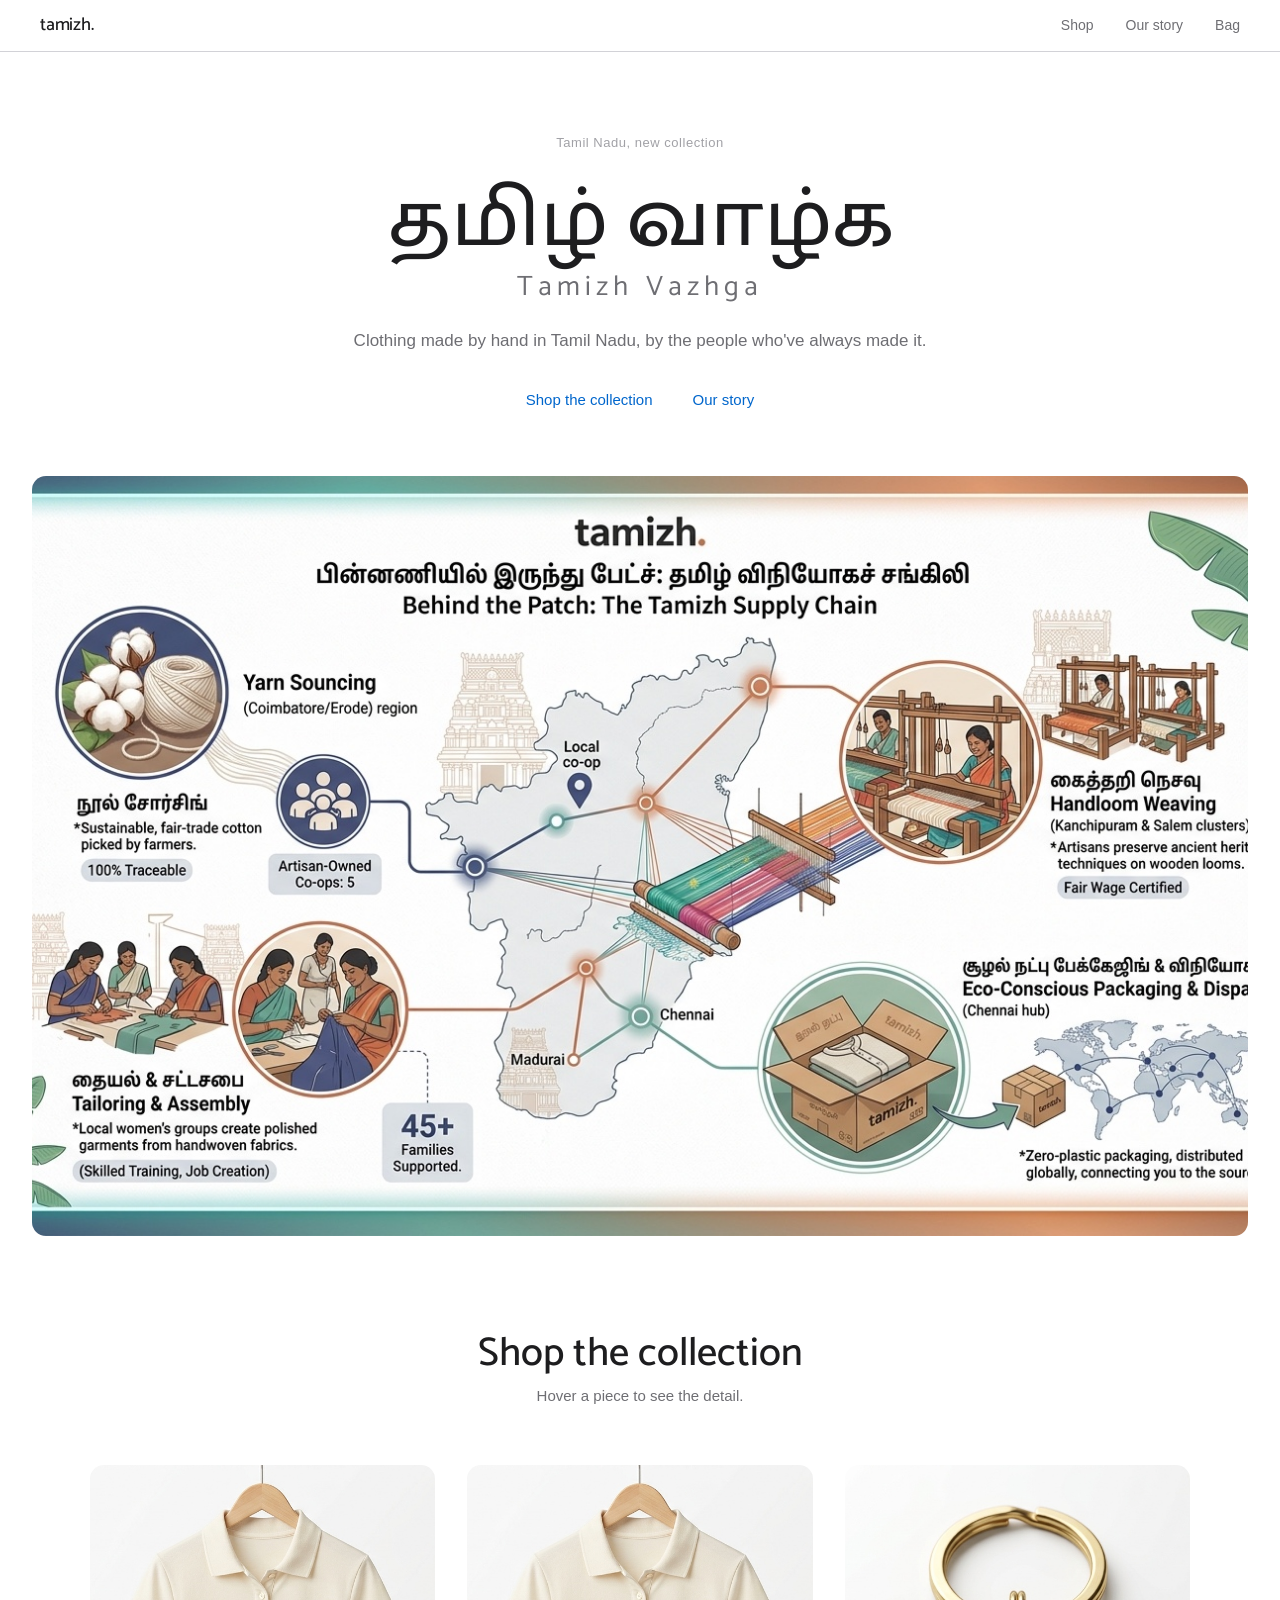
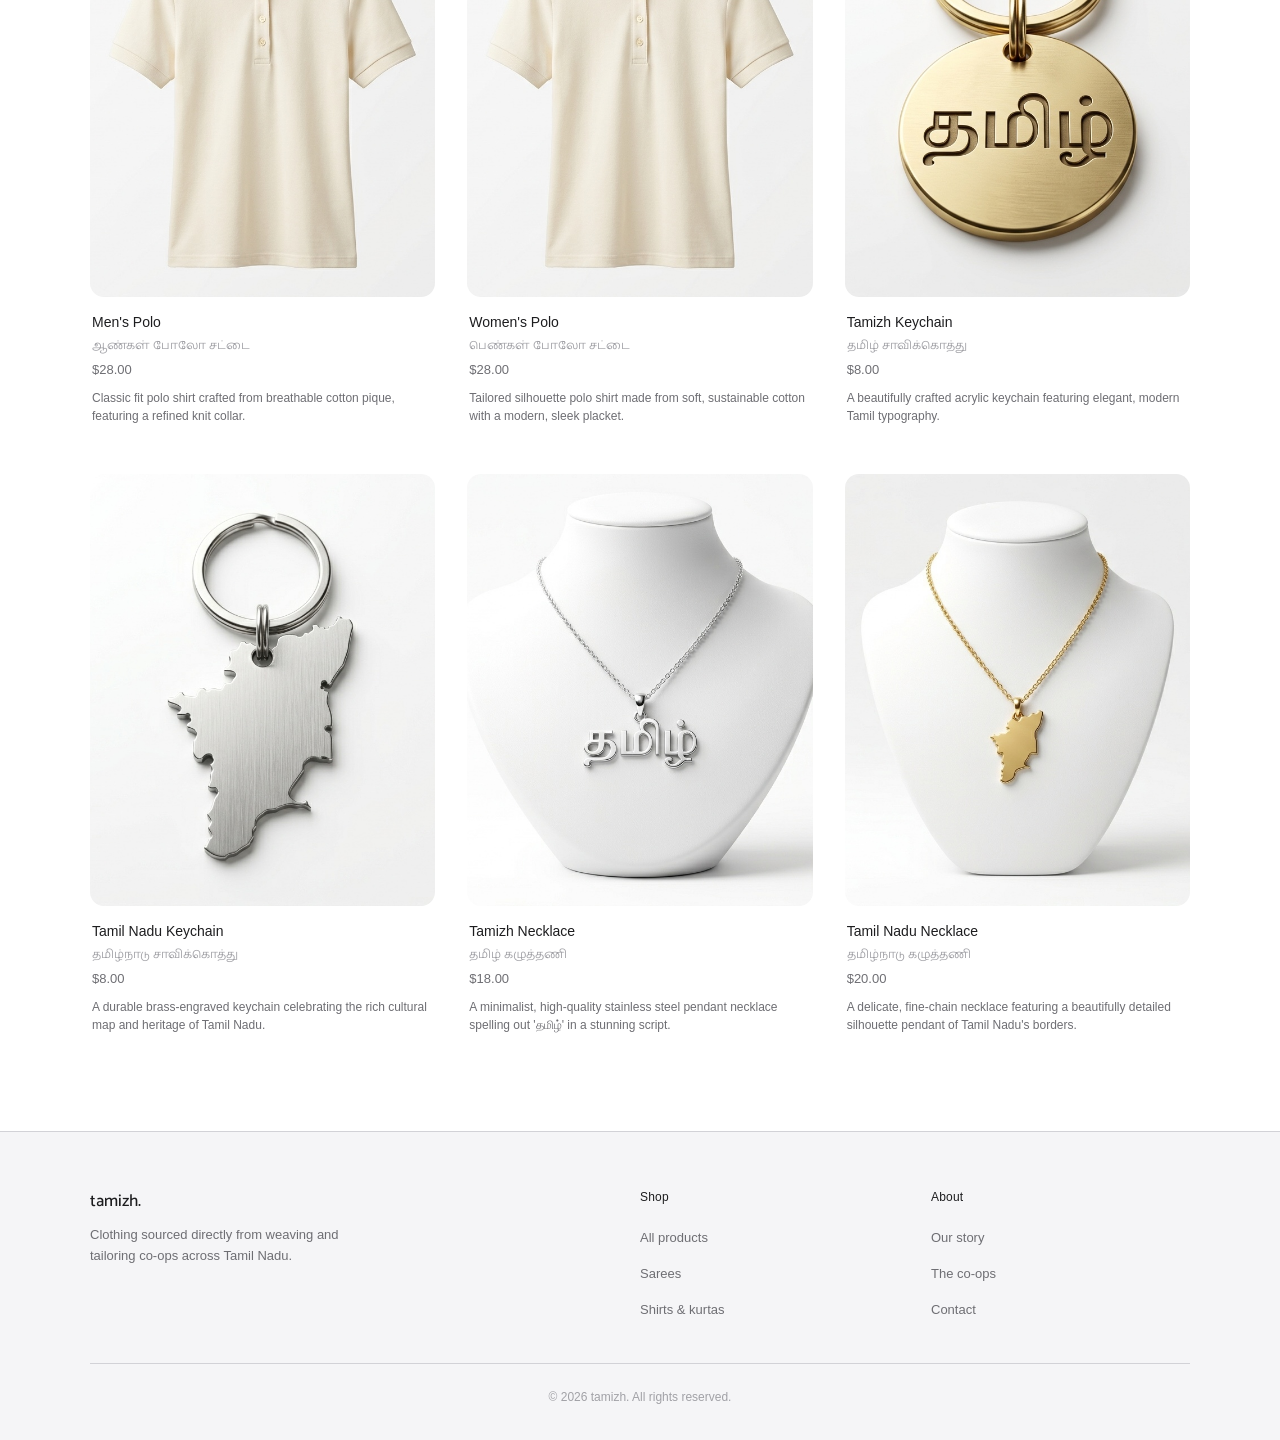
==== commit 44413865: "Add all images, bag page, and fix Bag nav link across all pages" ====
--- a/index.html
+++ b/index.html
@@ -18,7 +18,7 @@
     <ul class="nav-links" role="list">
       <li><a href="#shop">Shop</a></li>
       <li><a href="our-story.html">Our story</a></li>
-      <li><a href="#bag">Bag</a></li>
+      <li><a href="bag.html">Bag</a></li>
     </ul>
   </nav>
 
